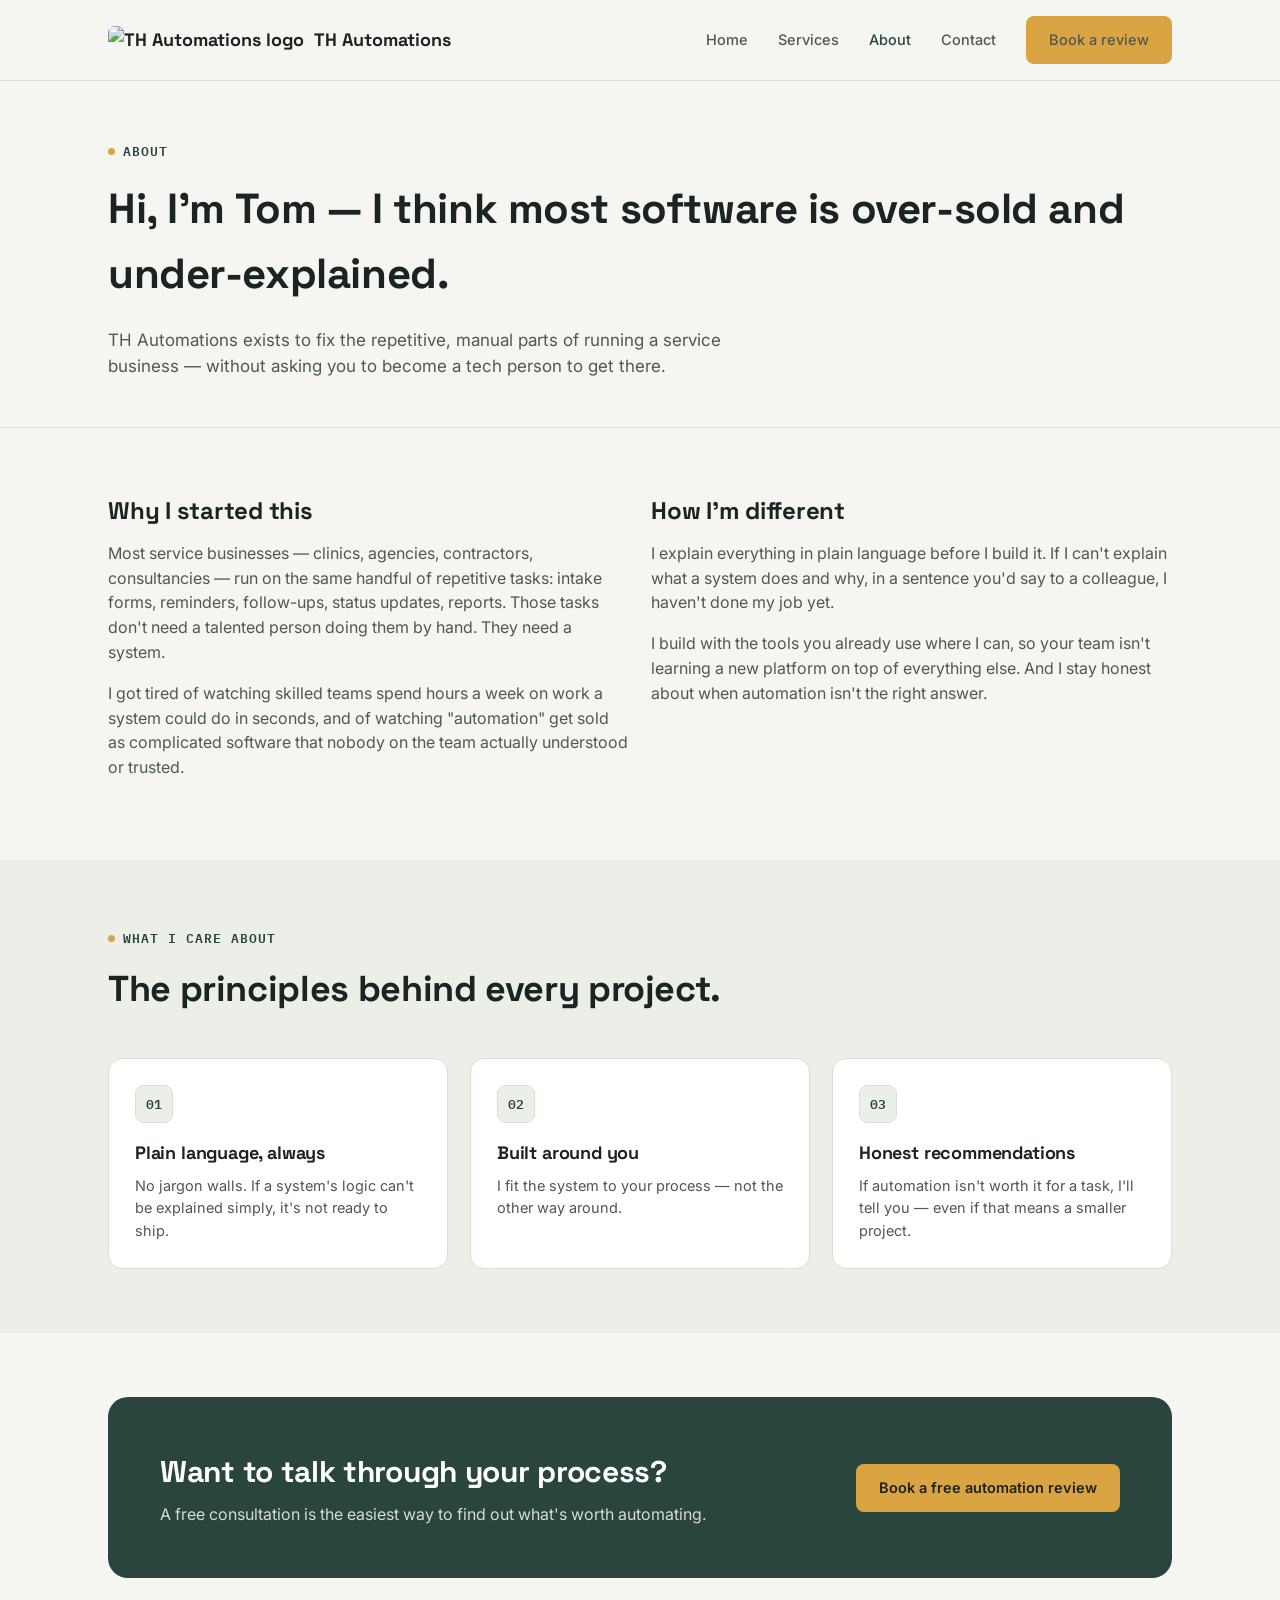
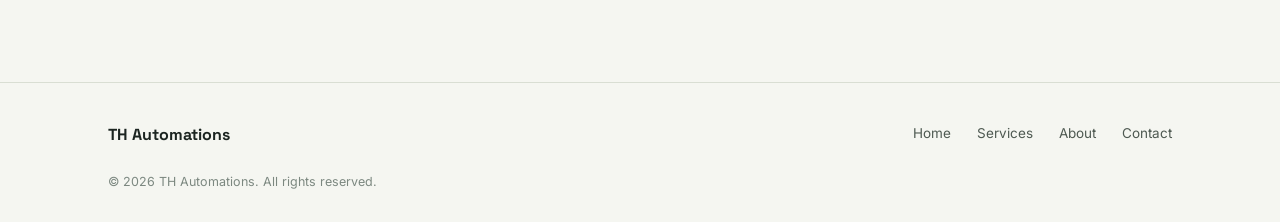
==== about.html @ eca9b082 "Add files via upload" ====
<!doctype html>
<html lang="en">
<head>
<meta charset="UTF-8">
<meta name="viewport" content="width=device-width, initial-scale=1.0">
<title>About — TH Automations</title>
<meta name="description" content="TH Automations builds practical AI automation for service businesses — plain language, no lock-in, systems that fit how you already work.">
<link rel="stylesheet" href="style.css">
</head>
<body>

<header class="site">
  <div class="nav">
    <a href="index.html" class="brand">
      <img src="https://media.base44.com/images/public/69f84f21467f4af9cd67ff98/fb63e6fa2_logo.png" alt="TH Automations logo">
      TH Automations
    </a>
    <nav class="navlinks" id="navlinks">
      <a href="index.html">Home</a>
      <a href="services.html">Services</a>
      <a href="about.html" class="active">About</a>
      <a href="contact.html">Contact</a>
      <a href="contact.html" class="btn btn-gold">Book a review</a>
    </nav>
    <button class="mobile-toggle" aria-label="Open menu" aria-expanded="false">☰</button>
  </div>
</header>

<main>
  <section class="pagehead">
    <div class="wrap">
      <span class="eyebrow">About</span>
      <h1>Hi, I'm Tom — I think most software is over-sold and under-explained.</h1>
      <p>TH Automations exists to fix the repetitive, manual parts of running a service business — without asking you to become a tech person to get there.</p>
    </div>
  </section>

  <section>
    <div class="wrap">
      <div class="grid2">
        <div>
          <h2>Why I started this</h2>
          <p>Most service businesses — clinics, agencies, contractors, consultancies — run on the same handful of repetitive tasks: intake forms, reminders, follow-ups, status updates, reports. Those tasks don't need a talented person doing them by hand. They need a system.</p>
          <p>I got tired of watching skilled teams spend hours a week on work a system could do in seconds, and of watching "automation" get sold as complicated software that nobody on the team actually understood or trusted.</p>
        </div>
        <div>
          <h2>How I'm different</h2>
          <p>I explain everything in plain language before I build it. If I can't explain what a system does and why, in a sentence you'd say to a colleague, I haven't done my job yet.</p>
          <p>I build with the tools you already use where I can, so your team isn't learning a new platform on top of everything else. And I stay honest about when automation isn't the right answer.</p>
        </div>
      </div>
    </div>
  </section>

  <section class="bg-alt">
    <div class="wrap">
      <div class="section-head">
        <span class="eyebrow">What I care about</span>
        <h2>The principles behind every project.</h2>
      </div>
      <div class="grid3">
        <div class="card">
          <div class="icon">01</div>
          <h3>Plain language, always</h3>
          <p>No jargon walls. If a system's logic can't be explained simply, it's not ready to ship.</p>
        </div>
        <div class="card">
          <div class="icon">02</div>
          <h3>Built around you</h3>
          <p>I fit the system to your process — not the other way around.</p>
        </div>
        <div class="card">
          <div class="icon">03</div>
          <h3>Honest recommendations</h3>
          <p>If automation isn't worth it for a task, I'll tell you — even if that means a smaller project.</p>
        </div>
      </div>
    </div>
  </section>

  <section>
    <div class="wrap">
      <div class="cta-band">
        <div>
          <h2>Want to talk through your process?</h2>
          <p>A free consultation is the easiest way to find out what's worth automating.</p>
        </div>
        <a href="contact.html" class="btn btn-gold">Book a free automation review</a>
      </div>
    </div>
  </section>
</main>

<footer class="site">
  <div class="wrap">
    <div class="footer-grid">
      <div class="footer-brand">TH Automations</div>
      <div class="footer-links">
        <a href="index.html">Home</a>
        <a href="services.html">Services</a>
        <a href="about.html">About</a>
        <a href="contact.html">Contact</a>
      </div>
    </div>
    <div class="footer-fine">© 2026 TH Automations. All rights reserved.</div>
  </div>
</footer>

<script src="script.js"></script>
</body>
</html>
---- style.css ----
/* ===================================================================
   TH Automations — design tokens
   Palette: warm sage paper, deep ink-green, amber accent for action
   Type: Space Grotesk (display) / Inter (body) / IBM Plex Mono (labels)
=================================================================== */

@import url('https://fonts.googleapis.com/css2?family=Space+Grotesk:wght@500;600;700&family=Inter:wght@400;500;600;700&family=IBM+Plex+Mono:wght@500;600&display=swap');

:root{
  --bg: #F5F6F1;
  --bg-alt: #ECEFE7;
  --ink: #1B2420;
  --ink-soft: #4E5951;
  --ink-faint: #7C8880;
  --sage: #3E6259;
  --sage-deep: #2A453D;
  --gold: #D9A441;
  --gold-deep: #B7842A;
  --line: #D9DED3;
  --card: #FFFFFF;

  --display: 'Space Grotesk', sans-serif;
  --body: 'Inter', sans-serif;
  --mono: 'IBM Plex Mono', monospace;

  --max: 1120px;
}

*{ box-sizing: border-box; }
html{ scroll-behavior: smooth; }

body{
  margin:0;
  background: var(--bg);
  color: var(--ink);
  font-family: var(--body);
  font-size: 16px;
  line-height: 1.55;
  -webkit-font-smoothing: antialiased;
}

img{ max-width:100%; display:block; }

a{ color: inherit; text-decoration: none; }

h1,h2,h3,h4{
  font-family: var(--display);
  color: var(--ink);
  margin: 0 0 .5em 0;
  letter-spacing: -0.01em;
}

p{ margin: 0 0 1em 0; color: var(--ink-soft); }

.wrap{
  max-width: var(--max);
  margin: 0 auto;
  padding: 0 28px;
}

/* Reduced motion */
@media (prefers-reduced-motion: reduce){
  *{ animation-duration: 0.001ms !important; animation-iteration-count: 1 !important; transition-duration: 0.001ms !important; scroll-behavior: auto !important; }
}

/* ---------- Eyebrow / mono labels ---------- */
.eyebrow{
  font-family: var(--mono);
  font-size: 12.5px;
  font-weight: 600;
  letter-spacing: 0.08em;
  text-transform: uppercase;
  color: var(--sage-deep);
  display: inline-flex;
  align-items: center;
  gap: 8px;
  margin-bottom: 14px;
}
.eyebrow::before{
  content: "";
  width: 7px; height: 7px;
  background: var(--gold);
  border-radius: 50%;
  display: inline-block;
}

/* ---------- Header / nav ---------- */
header.site{
  position: sticky; top: 0; z-index: 50;
  background: rgba(245,246,241,0.88);
  backdrop-filter: blur(8px);
  border-bottom: 1px solid var(--line);
}
.nav{
  display:flex; align-items:center; justify-content:space-between;
  padding: 16px 28px;
  max-width: var(--max);
  margin: 0 auto;
}
.brand{
  display:flex; align-items:center; gap:10px;
  font-family: var(--display);
  font-weight: 700;
  font-size: 18px;
  color: var(--ink);
}
.brand img{ height: 28px; width:auto; border-radius: 6px; }
.navlinks{ display:flex; align-items:center; gap: 30px; }
.navlinks a{
  font-size: 14.5px;
  font-weight: 500;
  color: var(--ink-soft);
  transition: color .15s ease;
}
.navlinks a:hover, .navlinks a.active{ color: var(--sage-deep); }
.navlinks a:focus-visible, a:focus-visible, button:focus-visible{
  outline: 2px solid var(--gold-deep);
  outline-offset: 3px;
  border-radius: 3px;
}

.btn{
  display:inline-flex; align-items:center; gap:8px;
  font-family: var(--body);
  font-weight: 600;
  font-size: 14.5px;
  padding: 12px 22px;
  border-radius: 8px;
  border: 1px solid transparent;
  cursor:pointer;
  transition: transform .15s ease, box-shadow .15s ease, background .15s ease;
}
.btn-primary{
  background: var(--sage-deep);
  color: #fff;
}
.btn-primary:hover{ background: var(--ink); transform: translateY(-1px); }
.btn-gold{
  background: var(--gold);
  color: var(--ink);
}
.btn-gold:hover{ background: var(--gold-deep); color:#fff; transform: translateY(-1px); }
.btn-ghost{
  background: transparent;
  border-color: var(--line);
  color: var(--ink);
}
.btn-ghost:hover{ border-color: var(--sage-deep); }

.mobile-toggle{ display:none; }

/* ---------- Hero / flow diagram signature ---------- */
.hero{
  padding: 84px 0 40px;
}
.hero-grid{
  display:grid;
  grid-template-columns: 1.1fr 0.9fr;
  gap: 48px;
  align-items:center;
}
.hero h1{
  font-size: clamp(32px, 4.4vw, 52px);
  line-height: 1.08;
}
.hero h1 em{
  font-style: normal;
  color: var(--sage-deep);
  position: relative;
}
.hero-sub{
  font-size: 18px;
  max-width: 46ch;
}
.hero-actions{ display:flex; gap:14px; margin-top: 28px; flex-wrap: wrap; }

/* Flow diagram */
.flow{
  background: var(--card);
  border: 1px solid var(--line);
  border-radius: 16px;
  padding: 28px 24px;
  box-shadow: 0 1px 2px rgba(27,36,32,0.04);
}
.flow-title{
  font-family: var(--mono);
  font-size: 11.5px;
  color: var(--ink-faint);
  text-transform: uppercase;
  letter-spacing: .08em;
  margin-bottom: 18px;
}
.flow-row{
  display:flex; align-items:center; gap: 0;
}
.flow-node{
  flex: 1;
  text-align:center;
  padding: 14px 6px;
  opacity: 0;
  transform: translateY(8px);
  animation: nodeIn .5s ease forwards;
}
.flow-node .tag{
  font-family: var(--mono);
  font-size: 10.5px;
  color: var(--sage);
  letter-spacing: .06em;
}
.flow-node .name{
  font-family: var(--display);
  font-weight: 600;
  font-size: 14.5px;
  margin-top: 4px;
}
.flow-node .dot{
  width: 12px; height:12px;
  border-radius: 50%;
  background: var(--bg-alt);
  border: 2px solid var(--sage);
  margin: 0 auto 10px;
}
.flow-node:nth-child(1){ animation-delay: .05s; }
.flow-node:nth-child(3){ animation-delay: .25s; }
.flow-node:nth-child(5){ animation-delay: .45s; }
.flow-node:nth-child(7){ animation-delay: .65s; }
@keyframes nodeIn{ to{ opacity:1; transform: translateY(0); } }

.flow-arrow{
  flex: 0 0 auto;
  width: 34px;
  color: var(--gold-deep);
  font-family: var(--mono);
  text-align:center;
  opacity:0;
  animation: nodeIn .5s ease forwards;
}
.flow-arrow:nth-of-type(2){ animation-delay: .15s; }
.flow-arrow:nth-of-type(4){ animation-delay: .35s; }
.flow-arrow:nth-of-type(6){ animation-delay: .55s; }

.flow-note{
  margin-top: 18px;
  font-size: 13.5px;
  color: var(--ink-faint);
  border-top: 1px dashed var(--line);
  padding-top: 14px;
}

/* ---------- Sections ---------- */
section{ padding: 64px 0; }
.section-head{ max-width: 640px; margin-bottom: 40px; }
.section-head h2{ font-size: clamp(26px, 3vw, 36px); }

.bg-alt{ background: var(--bg-alt); }

/* Before / after strip */
.contrast{
  display:grid;
  grid-template-columns: 1fr 1fr;
  gap: 20px;
}
.contrast .card{
  border-radius: 14px;
  padding: 26px;
  border: 1px solid var(--line);
}
.contrast .before{ background: var(--card); }
.contrast .after{ background: var(--sage-deep); color:#fff; }
.contrast .after p, .contrast .after li{ color: rgba(255,255,255,0.85); }
.contrast .after h3{ color:#fff; }
.contrast ul{ margin:0; padding-left: 20px; }
.contrast li{ margin-bottom: 8px; font-size: 14.5px; }
.contrast .label{
  font-family: var(--mono);
  font-size: 11px;
  letter-spacing: .08em;
  text-transform: uppercase;
  color: var(--ink-faint);
  margin-bottom: 10px;
  display:block;
}
.contrast .after .label{ color: rgba(255,255,255,0.6); }

/* Card grid */
.grid3{
  display:grid;
  grid-template-columns: repeat(3, 1fr);
  gap: 22px;
}
.grid2{
  display:grid;
  grid-template-columns: repeat(2, 1fr);
  gap: 22px;
}
.card{
  background: var(--card);
  border: 1px solid var(--line);
  border-radius: 14px;
  padding: 26px;
}
.card .icon{
  width: 38px; height: 38px;
  border-radius: 9px;
  background: var(--bg-alt);
  border: 1px solid var(--line);
  display:flex; align-items:center; justify-content:center;
  margin-bottom: 16px;
  font-family: var(--mono);
  font-weight: 600;
  color: var(--sage-deep);
  font-size: 13px;
}
.card h3{ font-size: 18px; margin-bottom: 8px; }
.card p{ font-size: 14.5px; margin-bottom: 0; }

/* Process steps (reuses mono numbering — real sequence here) */
.steps{ display:flex; flex-direction:column; }
.step{
  display:grid;
  grid-template-columns: 64px 1fr;
  gap: 20px;
  padding: 26px 0;
  border-top: 1px solid var(--line);
}
.step:last-child{ border-bottom: 1px solid var(--line); }
.step .num{
  font-family: var(--mono);
  font-size: 13px;
  color: var(--gold-deep);
  font-weight: 600;
  padding-top: 3px;
}
.step h3{ font-size: 17.5px; margin-bottom: 6px; }
.step p{ font-size: 14.5px; margin-bottom: 0; max-width: 60ch; }

/* CTA band */
.cta-band{
  background: var(--sage-deep);
  border-radius: 20px;
  padding: 52px;
  color: #fff;
  display:flex;
  align-items:center;
  justify-content:space-between;
  gap: 24px;
  flex-wrap: wrap;
}
.cta-band h2{ color:#fff; font-size: clamp(22px,2.6vw,30px); margin-bottom:6px; }
.cta-band p{ color: rgba(255,255,255,0.8); margin-bottom:0; }

/* Footer */
footer.site{
  border-top: 1px solid var(--line);
  padding: 40px 0 30px;
  margin-top: 40px;
}
.footer-grid{
  display:flex; justify-content:space-between; align-items:flex-start; flex-wrap:wrap; gap: 24px;
}
.footer-brand{ font-family: var(--display); font-weight:700; font-size:16px; }
.footer-links{ display:flex; gap: 26px; flex-wrap:wrap; }
.footer-links a{ font-size: 13.5px; color: var(--ink-soft); }
.footer-links a:hover{ color: var(--sage-deep); }
.footer-fine{ font-size: 12.5px; color: var(--ink-faint); margin-top: 24px; }

/* ---------- Page hero (interior pages) ---------- */
.pagehead{ padding: 56px 0 30px; border-bottom: 1px solid var(--line); }
.pagehead h1{ font-size: clamp(28px,3.6vw, 42px); }
.pagehead p{ font-size: 17px; max-width: 56ch; }

/* Form */
form.contact-form{
  display:grid;
  gap: 18px;
  max-width: 560px;
}
.field label{
  display:block;
  font-size: 13.5px;
  font-weight: 600;
  margin-bottom: 6px;
  color: var(--ink);
}
.field input, .field textarea, .field select{
  width:100%;
  padding: 12px 14px;
  border: 1px solid var(--line);
  border-radius: 9px;
  font-family: var(--body);
  font-size: 14.5px;
  background: #fff;
  color: var(--ink);
}
.field textarea{ min-height: 120px; resize: vertical; }
.field input:focus, .field textarea:focus, .field select:focus{
  outline: none;
  border-color: var(--sage-deep);
  box-shadow: 0 0 0 3px rgba(62,98,89,0.12);
}
.form-note{ font-size: 13px; color: var(--ink-faint); margin-top: 4px; }

.contact-wrap{
  display:grid;
  grid-template-columns: 1fr 0.8fr;
  gap: 48px;
}
.info-card{
  background: var(--card);
  border: 1px solid var(--line);
  border-radius: 14px;
  padding: 26px;
  align-self: start;
}
.info-row{ display:flex; gap:12px; margin-bottom: 18px; }
.info-row:last-child{ margin-bottom: 0; }
.info-row .k{ font-family: var(--mono); font-size: 11.5px; color: var(--ink-faint); text-transform:uppercase; letter-spacing:.06em; }
.info-row .v{ font-size: 14.5px; font-weight: 500; }

/* success state */
.form-success{
  display:none;
  background: var(--bg-alt);
  border: 1px solid var(--sage);
  border-radius: 12px;
  padding: 20px;
  font-size: 14.5px;
}
.form-success.show{ display:block; }

.pill{
  font-family: var(--mono);
  font-size: 11.5px;
  letter-spacing: .05em;
  text-transform: uppercase;
  color: var(--sage-deep);
  border: 1px solid var(--line);
  background: var(--bg-alt);
  border-radius: 7px;
  padding: 6px 12px;
  display: inline-block;
}

/* ---------- Responsive ---------- */
@media (max-width: 860px){
  .hero-grid{ grid-template-columns: 1fr; }
  .grid3{ grid-template-columns: 1fr; }
  .grid2{ grid-template-columns: 1fr; }
  .contrast{ grid-template-columns: 1fr; }
  .contact-wrap{ grid-template-columns: 1fr; }
  .flow-row{ flex-wrap: wrap; }
  .flow-arrow{ display:none; }
  .flow-node{ flex: 1 1 40%; }
  .navlinks{
    position: fixed; inset: 62px 0 0 0;
    background: var(--bg);
    flex-direction: column;
    padding: 30px 28px;
    gap: 22px;
    transform: translateY(-110%);
    transition: transform .25s ease;
  }
  .navlinks.open{ transform: translateY(0); }
  .navlinks a{ font-size: 17px; }
  .mobile-toggle{
    display:flex; align-items:center; justify-content:center;
    width: 40px; height:40px;
    border-radius: 8px;
    border: 1px solid var(--line);
    background: var(--card);
    cursor: pointer;
  }
  .cta-band{ padding: 32px; flex-direction:column; align-items:flex-start; }
}
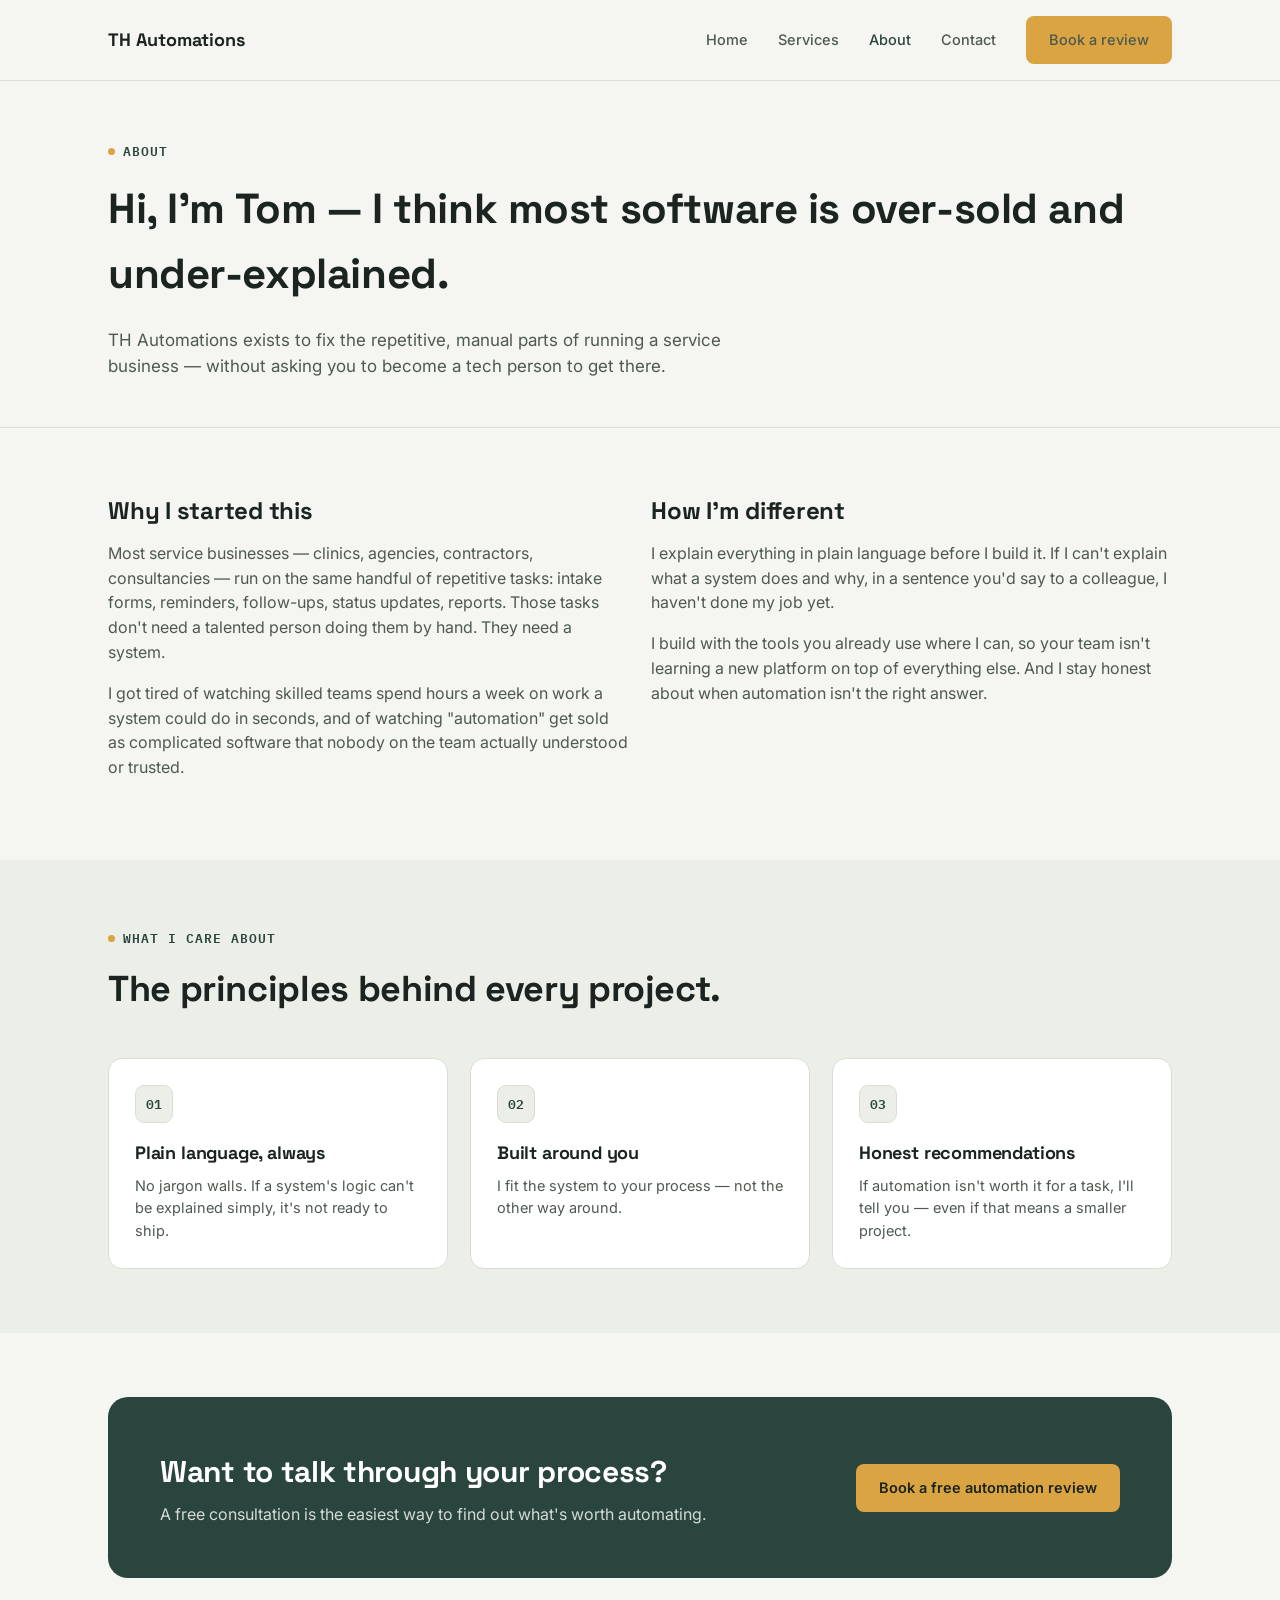
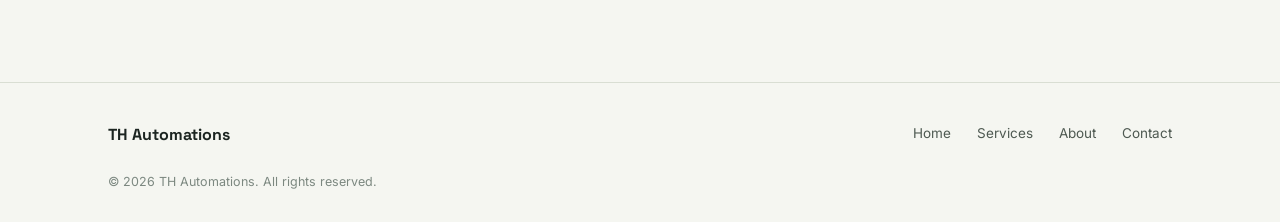
==== commit bd815d9a: "Fix mobile nav dead-zone and remove broken hotlinked logo The closed mobile nav panel wasn't shrinki" ====
--- a/about.html
+++ b/about.html
@@ -12,7 +12,6 @@
 <header class="site">
   <div class="nav">
     <a href="index.html" class="brand">
-      <img src="https://media.base44.com/images/public/69f84f21467f4af9cd67ff98/fb63e6fa2_logo.png" alt="TH Automations logo">
       TH Automations
     </a>
     <nav class="navlinks" id="navlinks">
--- a/style.css
+++ b/style.css
@@ -453,13 +453,16 @@
   .flow-node{ flex: 1 1 40%; }
   .navlinks{
     position: fixed; inset: 62px 0 0 0;
+    height: calc(100vh - 62px);
     background: var(--bg);
     flex-direction: column;
     padding: 30px 28px;
     gap: 22px;
     transform: translateY(-110%);
     transition: transform .25s ease;
+    overflow-y: auto;
   }
+  .navlinks:not(.open){ pointer-events: none; }
   .navlinks.open{ transform: translateY(0); }
   .navlinks a{ font-size: 17px; }
   .mobile-toggle{
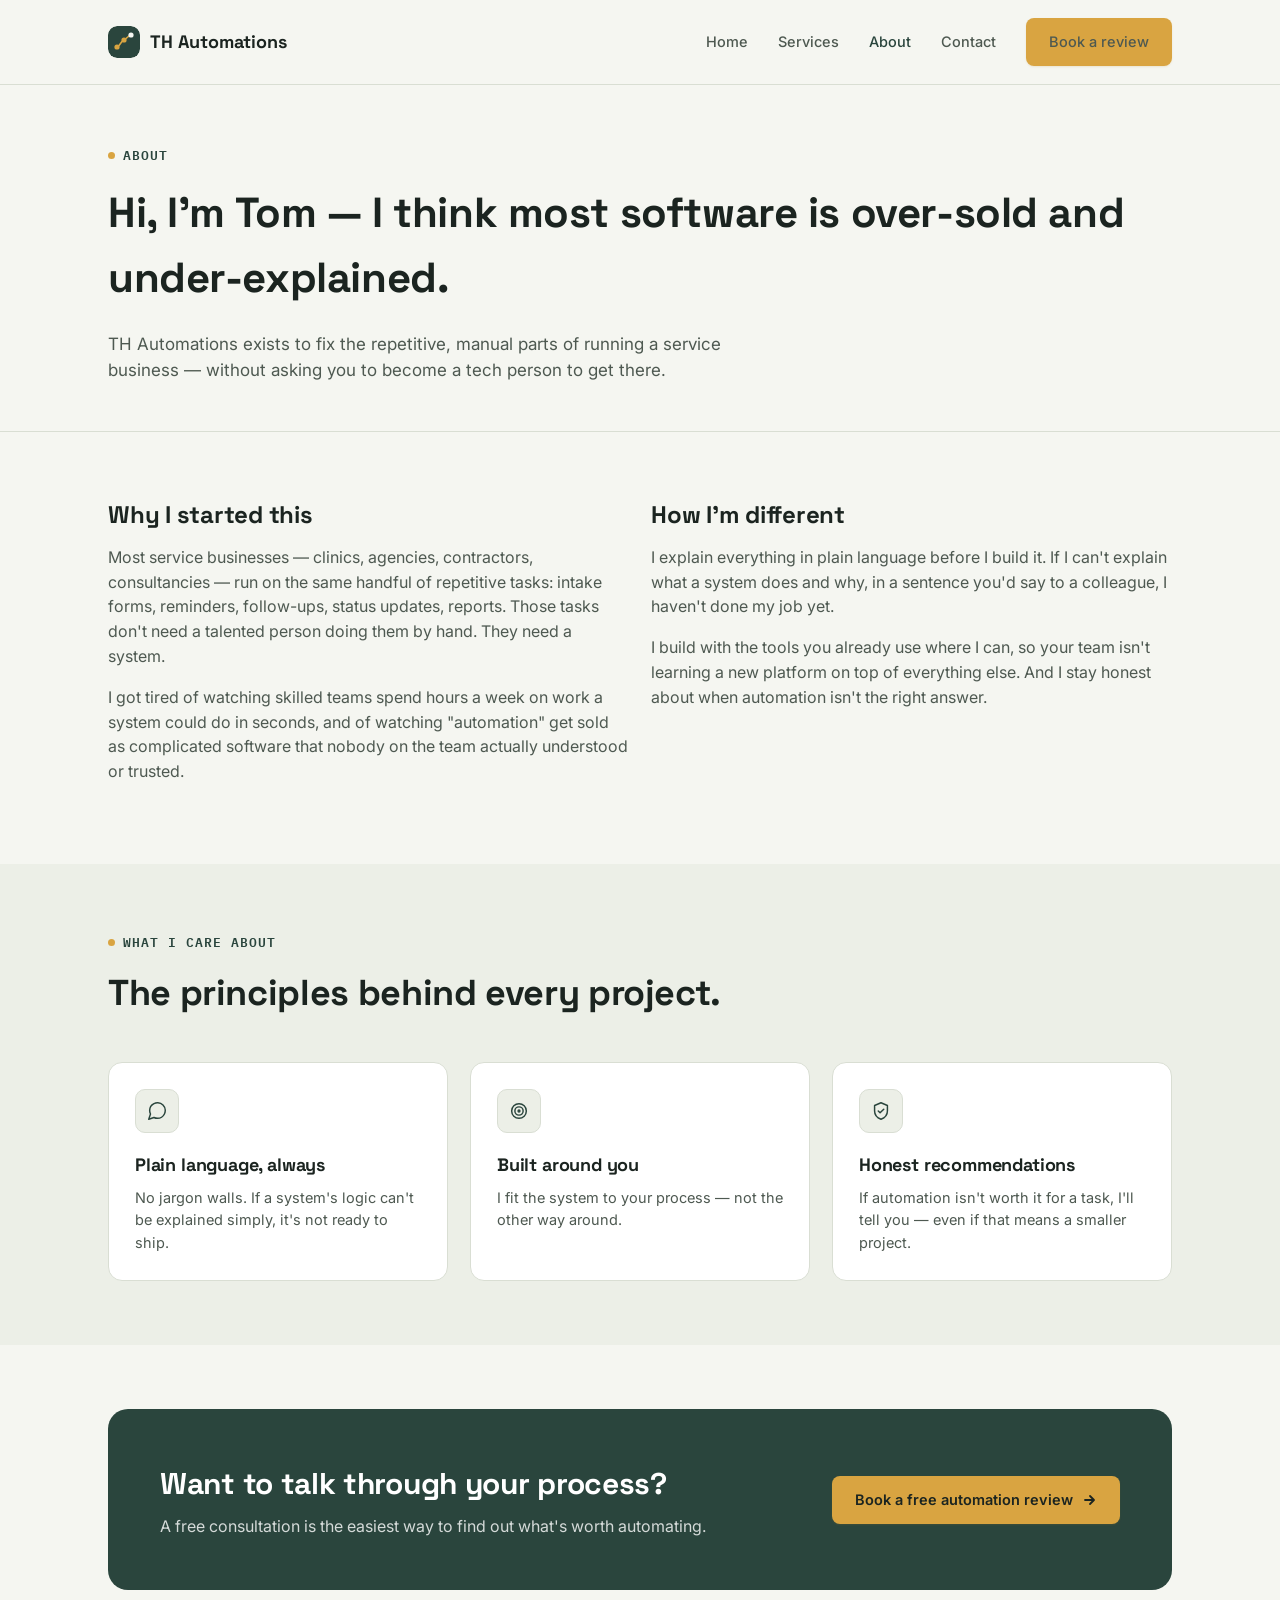
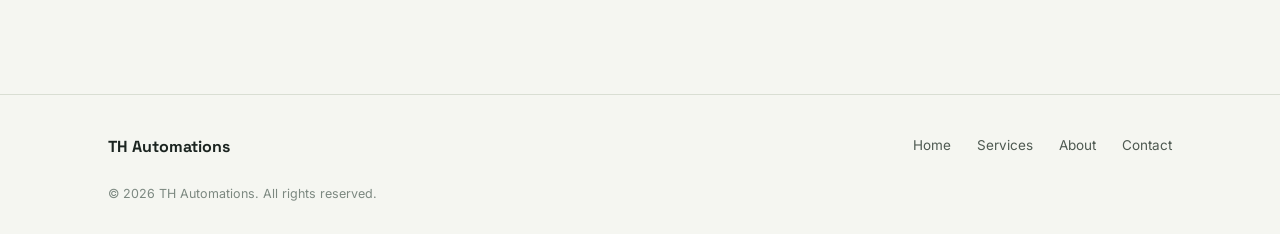
==== commit 0caeebad: "Visual polish pass: custom icons, motion, self-hosted logo, social preview - Replace text-badge/lett" ====
--- a/about.html
+++ b/about.html
@@ -1,10 +1,22 @@
 <!doctype html>
 <html lang="en">
 <head>
+<script>document.documentElement.classList.add('js')</script>
 <meta charset="UTF-8">
 <meta name="viewport" content="width=device-width, initial-scale=1.0">
 <title>About — TH Automations</title>
 <meta name="description" content="TH Automations builds practical AI automation for service businesses — plain language, no lock-in, systems that fit how you already work.">
+<link rel="icon" href="favicon.svg" type="image/svg+xml">
+<link rel="apple-touch-icon" href="apple-touch-icon.png">
+<meta property="og:type" content="website">
+<meta property="og:site_name" content="TH Automations">
+<meta property="og:title" content="About — TH Automations">
+<meta property="og:description" content="TH Automations builds practical AI automation for service businesses — plain language, no lock-in, systems that fit how you already work.">
+<meta property="og:image" content="og-image.png">
+<meta name="twitter:card" content="summary_large_image">
+<meta name="twitter:title" content="About — TH Automations">
+<meta name="twitter:description" content="TH Automations builds practical AI automation for service businesses — plain language, no lock-in, systems that fit how you already work.">
+<meta name="twitter:image" content="og-image.png">
 <link rel="stylesheet" href="style.css">
 </head>
 <body>
@@ -12,6 +24,13 @@
 <header class="site">
   <div class="nav">
     <a href="index.html" class="brand">
+      <svg class="brand-mark" viewBox="0 0 32 32" aria-hidden="true">
+        <rect width="32" height="32" rx="9" fill="#2A453D"/>
+        <path d="M11 19.5L14 15.5M18 12.5L21 10" stroke="#D9A441" stroke-width="1.6" stroke-linecap="round"/>
+        <circle cx="9" cy="21" r="2.6" fill="#D9A441"/>
+        <circle cx="16" cy="14" r="2.6" fill="#D9A441"/>
+        <circle cx="23" cy="9" r="2.6" fill="#F5F6F1"/>
+      </svg>
       TH Automations
     </a>
     <nav class="navlinks" id="navlinks">
@@ -37,12 +56,12 @@
   <section>
     <div class="wrap">
       <div class="grid2">
-        <div>
+        <div class="reveal">
           <h2>Why I started this</h2>
           <p>Most service businesses — clinics, agencies, contractors, consultancies — run on the same handful of repetitive tasks: intake forms, reminders, follow-ups, status updates, reports. Those tasks don't need a talented person doing them by hand. They need a system.</p>
           <p>I got tired of watching skilled teams spend hours a week on work a system could do in seconds, and of watching "automation" get sold as complicated software that nobody on the team actually understood or trusted.</p>
         </div>
-        <div>
+        <div class="reveal">
           <h2>How I'm different</h2>
           <p>I explain everything in plain language before I build it. If I can't explain what a system does and why, in a sentence you'd say to a colleague, I haven't done my job yet.</p>
           <p>I build with the tools you already use where I can, so your team isn't learning a new platform on top of everything else. And I stay honest about when automation isn't the right answer.</p>
@@ -53,23 +72,23 @@
 
   <section class="bg-alt">
     <div class="wrap">
-      <div class="section-head">
+      <div class="section-head reveal">
         <span class="eyebrow">What I care about</span>
         <h2>The principles behind every project.</h2>
       </div>
       <div class="grid3">
-        <div class="card">
-          <div class="icon">01</div>
+        <div class="card reveal">
+          <div class="icon"><svg viewBox="0 0 24 24" fill="none" stroke="currentColor" stroke-width="1.6" stroke-linecap="round" stroke-linejoin="round"><path d="M21 11.5a8.38 8.38 0 01-.9 3.8 8.5 8.5 0 01-7.6 4.7 8.38 8.38 0 01-3.8-.9L3 21l1.9-5.7a8.38 8.38 0 01-.9-3.8 8.5 8.5 0 014.7-7.6 8.38 8.38 0 013.8-.9h.5a8.48 8.48 0 018 8v.5z"/></svg></div>
           <h3>Plain language, always</h3>
           <p>No jargon walls. If a system's logic can't be explained simply, it's not ready to ship.</p>
         </div>
-        <div class="card">
-          <div class="icon">02</div>
+        <div class="card reveal">
+          <div class="icon"><svg viewBox="0 0 24 24" fill="none" stroke="currentColor" stroke-width="1.6" stroke-linecap="round" stroke-linejoin="round"><circle cx="12" cy="12" r="8"/><circle cx="12" cy="12" r="4.5"/><circle cx="12" cy="12" r="1"/></svg></div>
           <h3>Built around you</h3>
           <p>I fit the system to your process — not the other way around.</p>
         </div>
-        <div class="card">
-          <div class="icon">03</div>
+        <div class="card reveal">
+          <div class="icon"><svg viewBox="0 0 24 24" fill="none" stroke="currentColor" stroke-width="1.6" stroke-linecap="round" stroke-linejoin="round"><path d="M12 3l7 3v6c0 4.5-3 7.5-7 9-4-1.5-7-4.5-7-9V6l7-3z"/><path d="M9 12l2 2 4-4"/></svg></div>
           <h3>Honest recommendations</h3>
           <p>If automation isn't worth it for a task, I'll tell you — even if that means a smaller project.</p>
         </div>
@@ -79,12 +98,12 @@
 
   <section>
     <div class="wrap">
-      <div class="cta-band">
+      <div class="cta-band reveal">
         <div>
           <h2>Want to talk through your process?</h2>
           <p>A free consultation is the easiest way to find out what's worth automating.</p>
         </div>
-        <a href="contact.html" class="btn btn-gold">Book a free automation review</a>
+        <a href="contact.html" class="btn btn-gold">Book a free automation review <svg class="arrow" viewBox="0 0 16 16" width="16" height="16" fill="none" stroke="currentColor" stroke-width="1.8" stroke-linecap="round" stroke-linejoin="round"><path d="M4 8h8M9 4l4 4-4 4"/></svg></a>
       </div>
     </div>
   </section>
--- a/style.css
+++ b/style.css
@@ -90,13 +90,19 @@
   background: rgba(245,246,241,0.88);
   backdrop-filter: blur(8px);
   border-bottom: 1px solid var(--line);
+  transition: box-shadow .25s ease;
+}
+header.site.scrolled{
+  box-shadow: 0 1px 0 var(--line), 0 8px 24px rgba(27,36,32,0.06);
 }
 .nav{
   display:flex; align-items:center; justify-content:space-between;
-  padding: 16px 28px;
+  padding: 18px 28px;
   max-width: var(--max);
   margin: 0 auto;
-}
+  transition: padding .25s ease;
+}
+header.site.scrolled .nav{ padding: 12px 28px; }
 .brand{
   display:flex; align-items:center; gap:10px;
   font-family: var(--display);
@@ -104,7 +110,13 @@
   font-size: 18px;
   color: var(--ink);
 }
-.brand img{ height: 28px; width:auto; border-radius: 6px; }
+.brand-mark{
+  width: 32px; height: 32px;
+  border-radius: 9px;
+  flex: 0 0 auto;
+  transition: transform .3s ease;
+}
+.brand:hover .brand-mark{ transform: rotate(-6deg) scale(1.05); }
 .navlinks{ display:flex; align-items:center; gap: 30px; }
 .navlinks a{
   font-size: 14.5px;
@@ -128,36 +140,64 @@
   border-radius: 8px;
   border: 1px solid transparent;
   cursor:pointer;
-  transition: transform .15s ease, box-shadow .15s ease, background .15s ease;
-}
+  transition: transform .18s ease, box-shadow .18s ease, background .18s ease, border-color .18s ease;
+}
+.btn .arrow{
+  display:inline-flex;
+  transition: transform .25s ease;
+}
+.btn:hover .arrow{ transform: translateX(3px); }
 .btn-primary{
   background: var(--sage-deep);
   color: #fff;
 }
-.btn-primary:hover{ background: var(--ink); transform: translateY(-1px); }
+.btn-primary:hover{ background: var(--ink); transform: translateY(-1px); box-shadow: 0 8px 18px rgba(27,36,32,0.18); }
 .btn-gold{
   background: var(--gold);
   color: var(--ink);
-}
-.btn-gold:hover{ background: var(--gold-deep); color:#fff; transform: translateY(-1px); }
+  box-shadow: 0 1px 2px rgba(183,132,42,0.15);
+}
+.btn-gold:hover{ background: var(--gold-deep); color:#fff; transform: translateY(-1px); box-shadow: 0 10px 22px rgba(183,132,42,0.3); }
 .btn-ghost{
   background: transparent;
   border-color: var(--line);
   color: var(--ink);
 }
-.btn-ghost:hover{ border-color: var(--sage-deep); }
+.btn-ghost:hover{ border-color: var(--sage-deep); transform: translateY(-1px); }
 
 .mobile-toggle{ display:none; }
 
 /* ---------- Hero / flow diagram signature ---------- */
 .hero{
   padding: 84px 0 40px;
+  position: relative;
+  overflow: hidden;
+}
+.hero::before, .hero::after{
+  content:"";
+  position:absolute;
+  border-radius:50%;
+  filter: blur(60px);
+  pointer-events:none;
+  z-index:0;
+}
+.hero::before{
+  width: 420px; height: 420px;
+  background: radial-gradient(circle, rgba(62,98,89,0.14), transparent 70%);
+  top: -160px; right: -80px;
+}
+.hero::after{
+  width: 320px; height: 320px;
+  background: radial-gradient(circle, rgba(217,164,65,0.16), transparent 70%);
+  bottom: -140px; left: -60px;
 }
 .hero-grid{
   display:grid;
   grid-template-columns: 1.1fr 0.9fr;
   gap: 48px;
   align-items:center;
+  position: relative;
+  z-index: 1;
 }
 .hero h1{
   font-size: clamp(32px, 4.4vw, 52px);
@@ -180,7 +220,12 @@
   border: 1px solid var(--line);
   border-radius: 16px;
   padding: 28px 24px;
-  box-shadow: 0 1px 2px rgba(27,36,32,0.04);
+  box-shadow: 0 1px 2px rgba(27,36,32,0.04), 0 24px 48px -20px rgba(27,36,32,0.16);
+  transition: transform .3s ease, box-shadow .3s ease;
+}
+.flow:hover{
+  transform: translateY(-3px);
+  box-shadow: 0 1px 2px rgba(27,36,32,0.04), 0 32px 56px -20px rgba(27,36,32,0.22);
 }
 .flow-title{
   font-family: var(--mono);
@@ -266,11 +311,33 @@
   border: 1px solid var(--line);
 }
 .contrast .before{ background: var(--card); }
-.contrast .after{ background: var(--sage-deep); color:#fff; }
+.contrast .after{ background: var(--sage-deep); color:#fff; position: relative; overflow: hidden; }
+.contrast .after::before{
+  content:"";
+  position:absolute; top:-60px; right:-60px;
+  width:180px; height:180px; border-radius:50%;
+  background: radial-gradient(circle, rgba(217,164,65,0.22), transparent 70%);
+}
 .contrast .after p, .contrast .after li{ color: rgba(255,255,255,0.85); }
 .contrast .after h3{ color:#fff; }
-.contrast ul{ margin:0; padding-left: 20px; }
-.contrast li{ margin-bottom: 8px; font-size: 14.5px; }
+.contrast ul{ margin:0; padding-left: 0; list-style: none; }
+.contrast li{ margin-bottom: 10px; font-size: 14.5px; padding-left: 26px; position: relative; }
+.contrast .before li::before{
+  content:"";
+  position:absolute; left:0; top: 7px;
+  width:7px; height:7px; border-radius:50%;
+  background: var(--ink-faint);
+}
+.contrast .after li::before{
+  content:"✓";
+  position:absolute; left:0; top: -1px;
+  width:18px; height:18px;
+  display:flex; align-items:center; justify-content:center;
+  font-size: 11px;
+  border-radius:50%;
+  background: var(--gold);
+  color: var(--sage-deep);
+}
 .contrast .label{
   font-family: var(--mono);
   font-size: 11px;
@@ -298,40 +365,67 @@
   border: 1px solid var(--line);
   border-radius: 14px;
   padding: 26px;
+  transition: transform .25s ease, box-shadow .25s ease, border-color .25s ease;
+}
+.card:hover{
+  transform: translateY(-4px);
+  border-color: var(--sage);
+  box-shadow: 0 20px 36px -20px rgba(27,36,32,0.18);
 }
 .card .icon{
-  width: 38px; height: 38px;
-  border-radius: 9px;
+  width: 44px; height: 44px;
+  border-radius: 10px;
   background: var(--bg-alt);
   border: 1px solid var(--line);
   display:flex; align-items:center; justify-content:center;
-  margin-bottom: 16px;
-  font-family: var(--mono);
-  font-weight: 600;
+  margin-bottom: 18px;
   color: var(--sage-deep);
-  font-size: 13px;
+  transition: background .25s ease, color .25s ease, border-color .25s ease;
+}
+.card .icon svg{ width: 22px; height: 22px; }
+.card:hover .icon{
+  background: var(--sage-deep);
+  border-color: var(--sage-deep);
+  color: #fff;
 }
 .card h3{ font-size: 18px; margin-bottom: 8px; }
 .card p{ font-size: 14.5px; margin-bottom: 0; }
 
-/* Process steps (reuses mono numbering — real sequence here) */
-.steps{ display:flex; flex-direction:column; }
+/* Process steps — vertical timeline */
+.steps{ display:flex; flex-direction:column; position: relative; }
+.steps::before{
+  content:"";
+  position:absolute;
+  left: 21px; top: 8px; bottom: 8px;
+  width: 1px;
+  background: var(--line);
+}
 .step{
   display:grid;
-  grid-template-columns: 64px 1fr;
-  gap: 20px;
-  padding: 26px 0;
-  border-top: 1px solid var(--line);
-}
-.step:last-child{ border-bottom: 1px solid var(--line); }
+  grid-template-columns: 44px 1fr;
+  gap: 22px;
+  padding: 22px 0;
+  align-items: flex-start;
+}
 .step .num{
+  position: relative;
+  width: 44px; height: 44px;
+  border-radius: 50%;
+  background: var(--card);
+  border: 1px solid var(--line);
+  display:flex; align-items:center; justify-content:center;
   font-family: var(--mono);
   font-size: 13px;
   color: var(--gold-deep);
   font-weight: 600;
-  padding-top: 3px;
-}
-.step h3{ font-size: 17.5px; margin-bottom: 6px; }
+  transition: background .25s ease, border-color .25s ease, color .25s ease;
+}
+.step:hover .num{
+  background: var(--gold);
+  border-color: var(--gold);
+  color: var(--ink);
+}
+.step h3{ font-size: 17.5px; margin-bottom: 6px; padding-top: 8px; }
 .step p{ font-size: 14.5px; margin-bottom: 0; max-width: 60ch; }
 
 /* CTA band */
@@ -440,6 +534,24 @@
   padding: 6px 12px;
   display: inline-block;
 }
+
+/* ---------- Scroll reveal (progressive enhancement: only active once .js is set) ---------- */
+.js .reveal{
+  opacity: 0;
+  transform: translateY(18px);
+  transition: opacity .6s cubic-bezier(.16,1,.3,1), transform .6s cubic-bezier(.16,1,.3,1);
+}
+.js .reveal.in{ opacity: 1; transform: translateY(0); }
+.grid3 > .reveal:nth-child(2), .contrast > .reveal:nth-child(2){ transition-delay: .08s; }
+.grid3 > .reveal:nth-child(3){ transition-delay: .16s; }
+.grid2 > .reveal:nth-child(2){ transition-delay: .08s; }
+.grid2 > .reveal:nth-child(3){ transition-delay: .16s; }
+.grid2 > .reveal:nth-child(4){ transition-delay: .24s; }
+.grid2 > .reveal:nth-child(5){ transition-delay: .32s; }
+.grid2 > .reveal:nth-child(6){ transition-delay: .4s; }
+.steps .step:nth-child(2){ transition-delay: .06s; }
+.steps .step:nth-child(3){ transition-delay: .12s; }
+.steps .step:nth-child(4){ transition-delay: .18s; }
 
 /* ---------- Responsive ---------- */
 @media (max-width: 860px){
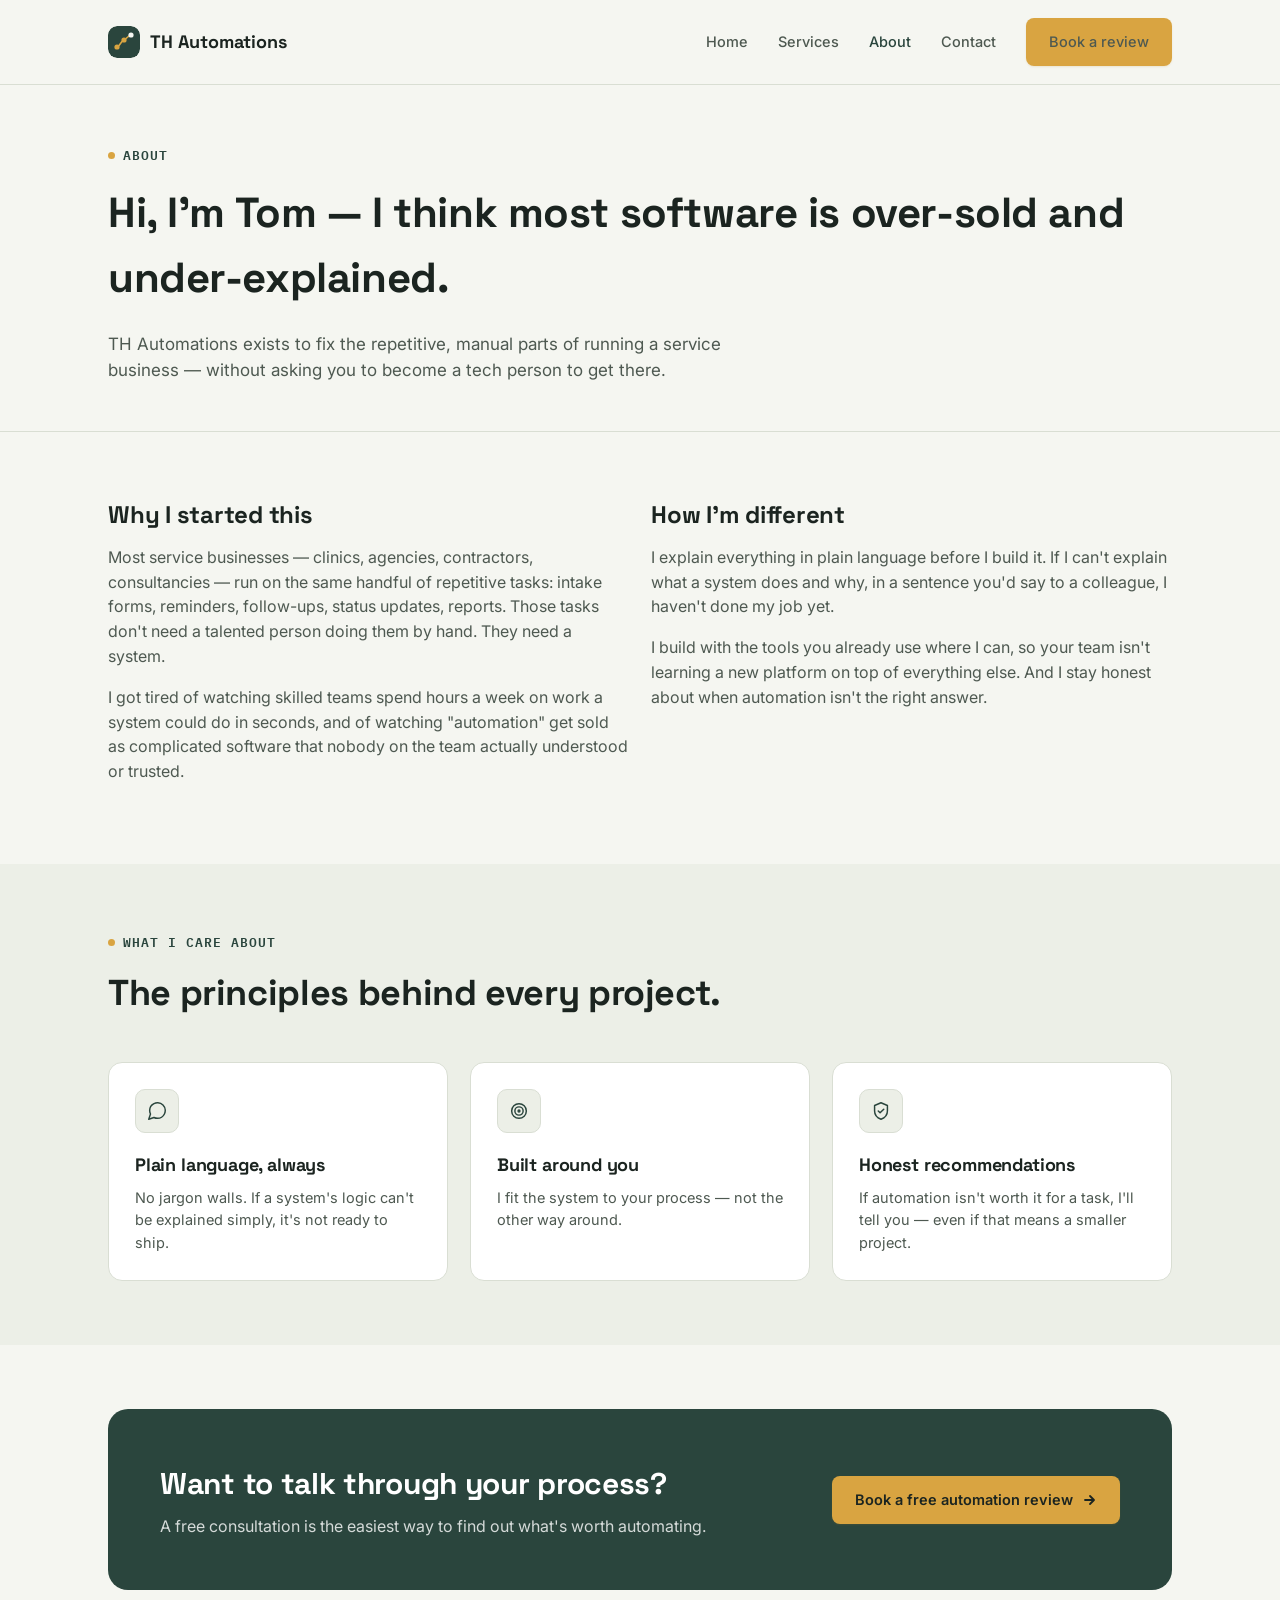
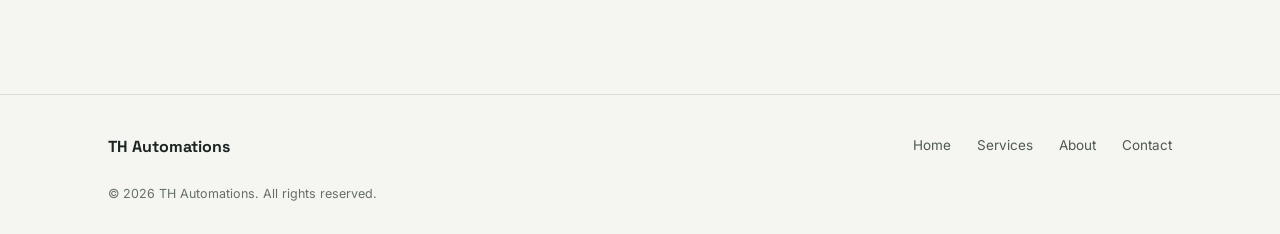
==== commit 30afd3ee: "Fix text contrast and font-loading performance - Darken --ink-faint and --gold-deep so muted labels " ====
--- a/about.html
+++ b/about.html
@@ -17,6 +17,9 @@
 <meta name="twitter:title" content="About — TH Automations">
 <meta name="twitter:description" content="TH Automations builds practical AI automation for service businesses — plain language, no lock-in, systems that fit how you already work.">
 <meta name="twitter:image" content="og-image.png">
+<link rel="preconnect" href="https://fonts.googleapis.com">
+<link rel="preconnect" href="https://fonts.gstatic.com" crossorigin>
+<link rel="stylesheet" href="https://fonts.googleapis.com/css2?family=Space+Grotesk:wght@500;600;700&family=Inter:wght@400;500;600;700&family=IBM+Plex+Mono:wght@500;600&display=swap">
 <link rel="stylesheet" href="style.css">
 </head>
 <body>
--- a/style.css
+++ b/style.css
@@ -4,18 +4,16 @@
    Type: Space Grotesk (display) / Inter (body) / IBM Plex Mono (labels)
 =================================================================== */
 
-@import url('https://fonts.googleapis.com/css2?family=Space+Grotesk:wght@500;600;700&family=Inter:wght@400;500;600;700&family=IBM+Plex+Mono:wght@500;600&display=swap');
-
 :root{
   --bg: #F5F6F1;
   --bg-alt: #ECEFE7;
   --ink: #1B2420;
   --ink-soft: #4E5951;
-  --ink-faint: #7C8880;
+  --ink-faint: #656F68;
   --sage: #3E6259;
   --sage-deep: #2A453D;
   --gold: #D9A441;
-  --gold-deep: #B7842A;
+  --gold-deep: #996F23;
   --line: #D9DED3;
   --card: #FFFFFF;
 
@@ -200,8 +198,9 @@
   z-index: 1;
 }
 .hero h1{
-  font-size: clamp(32px, 4.4vw, 52px);
-  line-height: 1.08;
+  font-size: clamp(38px, 5.6vw, 74px);
+  line-height: 1.02;
+  letter-spacing: -0.025em;
 }
 .hero h1 em{
   font-style: normal;
@@ -214,7 +213,41 @@
 }
 .hero-actions{ display:flex; gap:14px; margin-top: 28px; flex-wrap: wrap; }
 
-/* Flow diagram */
+.trust-row{
+  display:flex; align-items:center; gap: 18px; flex-wrap: wrap;
+  margin-top: 26px;
+  padding-top: 22px;
+  border-top: 1px solid var(--line);
+}
+.trust-row span{
+  display:inline-flex; align-items:center; gap: 7px;
+  font-family: var(--mono);
+  font-size: 12px;
+  letter-spacing: .02em;
+  color: var(--ink-faint);
+}
+.trust-row svg{ width:14px; height:14px; color: var(--sage); flex: 0 0 auto; }
+
+/* Flow diagram — layered depth */
+.flow-stack{ position: relative; }
+.flow-stack::before, .flow-stack::after{
+  content:"";
+  position:absolute;
+  inset: 0;
+  border-radius: 16px;
+  border: 1px solid var(--line);
+  background: var(--card);
+}
+.flow-stack::before{
+  transform: rotate(-3.5deg) translateY(6px);
+  opacity: .55;
+  z-index: 0;
+}
+.flow-stack::after{
+  transform: rotate(2.5deg) translateY(3px);
+  opacity: .8;
+  z-index: 0;
+}
 .flow{
   background: var(--card);
   border: 1px solid var(--line);
@@ -222,11 +255,28 @@
   padding: 28px 24px;
   box-shadow: 0 1px 2px rgba(27,36,32,0.04), 0 24px 48px -20px rgba(27,36,32,0.16);
   transition: transform .3s ease, box-shadow .3s ease;
+  position: relative;
+  z-index: 1;
 }
 .flow:hover{
   transform: translateY(-3px);
   box-shadow: 0 1px 2px rgba(27,36,32,0.04), 0 32px 56px -20px rgba(27,36,32,0.22);
 }
+.flow-badge{
+  position: absolute;
+  top: -16px; right: 22px;
+  z-index: 2;
+  display: inline-flex; align-items:center; gap:7px;
+  background: var(--sage-deep);
+  color: #fff;
+  font-family: var(--mono);
+  font-size: 11.5px;
+  letter-spacing: .03em;
+  padding: 9px 14px;
+  border-radius: 999px;
+  box-shadow: 0 10px 22px -6px rgba(27,36,32,0.35);
+}
+.flow-badge svg{ width:13px; height:13px; color: var(--gold); }
 .flow-title{
   font-family: var(--mono);
   font-size: 11.5px;
@@ -298,6 +348,52 @@
 .section-head h2{ font-size: clamp(26px, 3vw, 36px); }
 
 .bg-alt{ background: var(--bg-alt); }
+
+/* Statement / pull-quote break */
+.statement{ padding: 96px 0; text-align: center; }
+.statement blockquote{
+  margin: 0 auto;
+  max-width: 800px;
+  font-family: var(--display);
+  font-weight: 600;
+  font-size: clamp(24px, 3.6vw, 42px);
+  line-height: 1.32;
+  letter-spacing: -0.01em;
+  color: var(--ink);
+  position: relative;
+}
+.statement blockquote::before{
+  content: "“";
+  display: block;
+  font-family: var(--display);
+  font-size: 64px;
+  font-weight: 700;
+  color: var(--gold);
+  line-height: 1;
+  margin-bottom: 8px;
+}
+.statement cite{
+  display:block;
+  margin-top: 22px;
+  font-family: var(--mono);
+  font-style: normal;
+  font-size: 13px;
+  letter-spacing: .05em;
+  text-transform: uppercase;
+  color: var(--ink-faint);
+}
+
+/* "Works with" muted trust strip */
+.tool-strip{
+  display:flex; align-items:center; justify-content:center; gap: 10px;
+  flex-wrap: wrap;
+  padding: 22px 0;
+  font-family: var(--mono);
+  font-size: 12.5px;
+  color: var(--ink-faint);
+  border-top: 1px solid var(--line);
+}
+.tool-strip strong{ color: var(--ink-soft); font-weight: 600; }
 
 /* Before / after strip */
 .contrast{
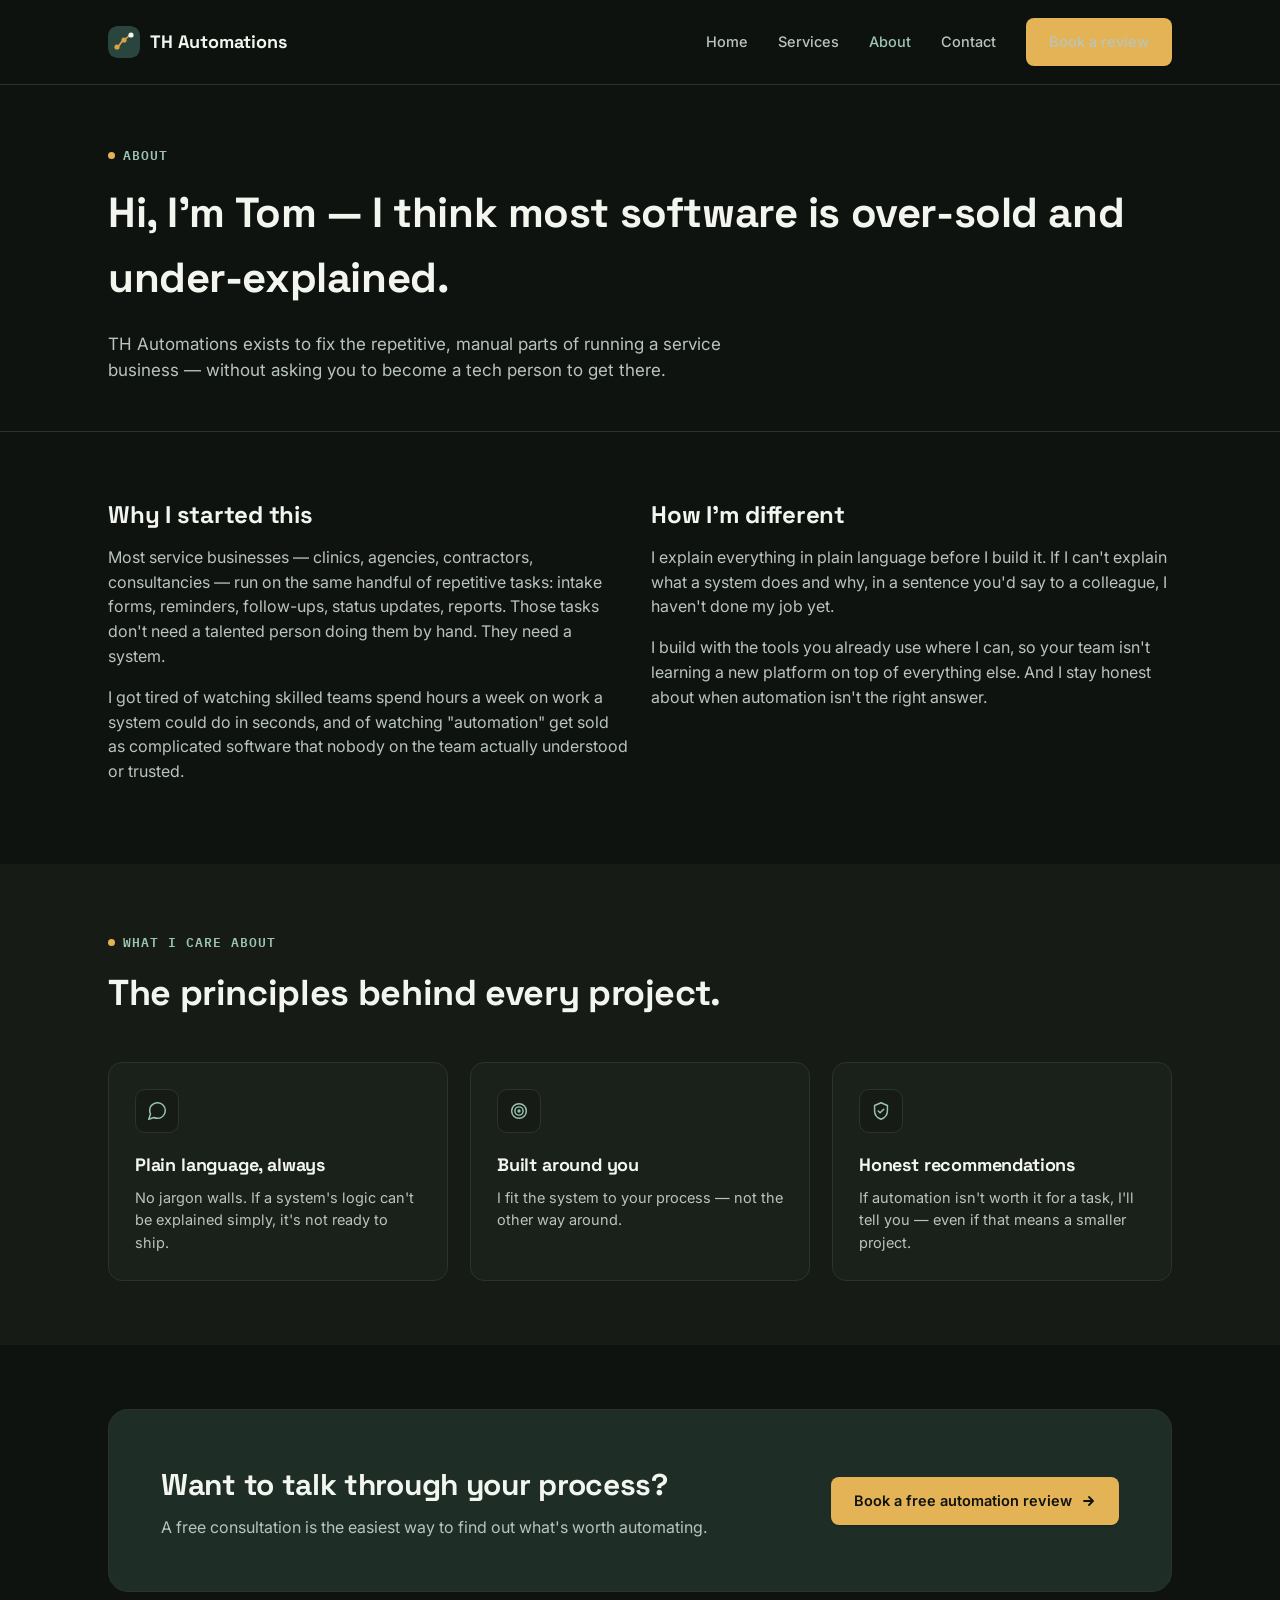
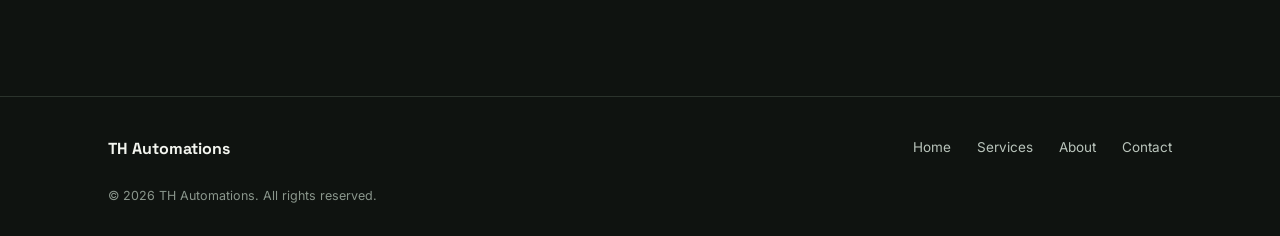
==== commit 7b83ee3a: "Switch to a dark theme Tom's explicit call: invert the palette to a near-black sage-ink background w" ====
--- a/about.html
+++ b/about.html
@@ -7,6 +7,7 @@
 <title>About — TH Automations</title>
 <meta name="description" content="TH Automations builds practical AI automation for service businesses — plain language, no lock-in, systems that fit how you already work.">
 <link rel="icon" href="favicon.svg" type="image/svg+xml">
+<meta name="theme-color" content="#0F1310">
 <link rel="apple-touch-icon" href="apple-touch-icon.png">
 <meta property="og:type" content="website">
 <meta property="og:site_name" content="TH Automations">
--- a/style.css
+++ b/style.css
@@ -1,21 +1,23 @@
 /* ===================================================================
    TH Automations — design tokens
-   Palette: warm sage paper, deep ink-green, amber accent for action
+   Palette: near-black sage-ink, warm cream text, amber accent for action
    Type: Space Grotesk (display) / Inter (body) / IBM Plex Mono (labels)
 =================================================================== */
 
 :root{
-  --bg: #F5F6F1;
-  --bg-alt: #ECEFE7;
-  --ink: #1B2420;
-  --ink-soft: #4E5951;
-  --ink-faint: #656F68;
-  --sage: #3E6259;
-  --sage-deep: #2A453D;
-  --gold: #D9A441;
-  --gold-deep: #996F23;
-  --line: #D9DED3;
-  --card: #FFFFFF;
+  color-scheme: dark;
+  --bg: #0F1310;
+  --bg-alt: #161B16;
+  --card: #1A211B;
+  --sage-panel: #1E2E27;
+  --ink: #F3F5EF;
+  --ink-soft: #B9C4BB;
+  --ink-faint: #8A968C;
+  --sage: #6FA08E;
+  --sage-deep: #9CC4B3;
+  --gold: #E4B355;
+  --gold-deep: #F2C878;
+  --line: #2B332C;
 
   --display: 'Space Grotesk', sans-serif;
   --body: 'Inter', sans-serif;
@@ -85,13 +87,13 @@
 /* ---------- Header / nav ---------- */
 header.site{
   position: sticky; top: 0; z-index: 50;
-  background: rgba(245,246,241,0.88);
+  background: rgba(15,19,16,0.85);
   backdrop-filter: blur(8px);
   border-bottom: 1px solid var(--line);
   transition: box-shadow .25s ease;
 }
 header.site.scrolled{
-  box-shadow: 0 1px 0 var(--line), 0 8px 24px rgba(27,36,32,0.06);
+  box-shadow: 0 1px 0 var(--line), 0 8px 24px rgba(0,0,0,0.35);
 }
 .nav{
   display:flex; align-items:center; justify-content:space-between;
@@ -146,16 +148,17 @@
 }
 .btn:hover .arrow{ transform: translateX(3px); }
 .btn-primary{
-  background: var(--sage-deep);
-  color: #fff;
-}
-.btn-primary:hover{ background: var(--ink); transform: translateY(-1px); box-shadow: 0 8px 18px rgba(27,36,32,0.18); }
+  background: var(--sage-panel);
+  color: var(--ink);
+  border-color: var(--line);
+}
+.btn-primary:hover{ background: var(--card); transform: translateY(-1px); box-shadow: 0 8px 18px rgba(0,0,0,0.35); }
 .btn-gold{
   background: var(--gold);
-  color: var(--ink);
-  box-shadow: 0 1px 2px rgba(183,132,42,0.15);
-}
-.btn-gold:hover{ background: var(--gold-deep); color:#fff; transform: translateY(-1px); box-shadow: 0 10px 22px rgba(183,132,42,0.3); }
+  color: var(--bg);
+  box-shadow: 0 1px 2px rgba(0,0,0,0.2);
+}
+.btn-gold:hover{ background: var(--gold-deep); color:var(--bg); transform: translateY(-1px); box-shadow: 0 10px 26px rgba(228,179,85,0.28); }
 .btn-ghost{
   background: transparent;
   border-color: var(--line);
@@ -170,6 +173,28 @@
   padding: 84px 0 40px;
   position: relative;
   overflow: hidden;
+}
+.hero-texture{
+  position: absolute;
+  inset: 0;
+  z-index: 0;
+  pointer-events: none;
+  background-image:
+    linear-gradient(rgba(243,245,239,0.05) 1px, transparent 1px),
+    linear-gradient(90deg, rgba(243,245,239,0.05) 1px, transparent 1px);
+  background-size: 44px 44px;
+  -webkit-mask-image: linear-gradient(to bottom, black 0%, black 45%, transparent 90%);
+  mask-image: linear-gradient(to bottom, black 0%, black 45%, transparent 90%);
+}
+.hero-canvas{
+  position: absolute;
+  inset: 0;
+  z-index: 0;
+  pointer-events: none;
+  width: 100%;
+  height: 100%;
+  -webkit-mask-image: linear-gradient(to bottom, black 0%, black 60%, transparent 96%);
+  mask-image: linear-gradient(to bottom, black 0%, black 60%, transparent 96%);
 }
 .hero::before, .hero::after{
   content:"";
@@ -180,13 +205,13 @@
   z-index:0;
 }
 .hero::before{
-  width: 420px; height: 420px;
-  background: radial-gradient(circle, rgba(62,98,89,0.14), transparent 70%);
+  width: 460px; height: 460px;
+  background: radial-gradient(circle, rgba(111,160,142,0.28), transparent 70%);
   top: -160px; right: -80px;
 }
 .hero::after{
-  width: 320px; height: 320px;
-  background: radial-gradient(circle, rgba(217,164,65,0.16), transparent 70%);
+  width: 360px; height: 360px;
+  background: radial-gradient(circle, rgba(228,179,85,0.22), transparent 70%);
   bottom: -140px; left: -60px;
 }
 .hero-grid{
@@ -204,8 +229,11 @@
 }
 .hero h1 em{
   font-style: normal;
-  color: var(--sage-deep);
   position: relative;
+  background: linear-gradient(100deg, var(--sage-deep) 30%, var(--sage) 60%, var(--gold-deep) 100%);
+  -webkit-background-clip: text;
+  background-clip: text;
+  color: transparent;
 }
 .hero-sub{
   font-size: 18px;
@@ -249,32 +277,36 @@
   z-index: 0;
 }
 .flow{
-  background: var(--card);
+  background:
+    radial-gradient(circle, rgba(243,245,239,0.07) 1px, transparent 1.4px) 0 0/16px 16px,
+    var(--card);
   border: 1px solid var(--line);
   border-radius: 16px;
   padding: 28px 24px;
-  box-shadow: 0 1px 2px rgba(27,36,32,0.04), 0 24px 48px -20px rgba(27,36,32,0.16);
+  box-shadow: 0 1px 2px rgba(0,0,0,0.3), 0 24px 48px -20px rgba(0,0,0,0.55);
   transition: transform .3s ease, box-shadow .3s ease;
   position: relative;
   z-index: 1;
+  overflow: hidden;
 }
 .flow:hover{
   transform: translateY(-3px);
-  box-shadow: 0 1px 2px rgba(27,36,32,0.04), 0 32px 56px -20px rgba(27,36,32,0.22);
+  box-shadow: 0 1px 2px rgba(0,0,0,0.3), 0 10px 30px -8px rgba(111,160,142,0.3);
 }
 .flow-badge{
   position: absolute;
   top: -16px; right: 22px;
   z-index: 2;
   display: inline-flex; align-items:center; gap:7px;
-  background: var(--sage-deep);
-  color: #fff;
+  background: var(--sage-panel);
+  border: 1px solid var(--line);
+  color: var(--ink);
   font-family: var(--mono);
   font-size: 11.5px;
   letter-spacing: .03em;
   padding: 9px 14px;
   border-radius: 999px;
-  box-shadow: 0 10px 22px -6px rgba(27,36,32,0.35);
+  box-shadow: 0 10px 22px -6px rgba(0,0,0,0.5);
 }
 .flow-badge svg{ width:13px; height:13px; color: var(--gold); }
 .flow-title{
@@ -314,12 +346,21 @@
   background: var(--bg-alt);
   border: 2px solid var(--sage);
   margin: 0 auto 10px;
+  animation: dotPulse 2.6s ease-in-out infinite;
 }
 .flow-node:nth-child(1){ animation-delay: .05s; }
+.flow-node:nth-child(1) .dot{ animation-delay: 0s; }
 .flow-node:nth-child(3){ animation-delay: .25s; }
+.flow-node:nth-child(3) .dot{ animation-delay: .5s; }
 .flow-node:nth-child(5){ animation-delay: .45s; }
+.flow-node:nth-child(5) .dot{ animation-delay: 1s; }
 .flow-node:nth-child(7){ animation-delay: .65s; }
+.flow-node:nth-child(7) .dot{ animation-delay: 1.5s; }
 @keyframes nodeIn{ to{ opacity:1; transform: translateY(0); } }
+@keyframes dotPulse{
+  0%, 100% { box-shadow: 0 0 0 0 rgba(111,160,142,0.4); }
+  50% { box-shadow: 0 0 0 6px rgba(111,160,142,0); }
+}
 
 .flow-arrow{
   flex: 0 0 auto;
@@ -395,6 +436,78 @@
 }
 .tool-strip strong{ color: var(--ink-soft); font-weight: 600; }
 
+/* Testimonials */
+.testimonials-grid{
+  display:grid;
+  grid-template-columns: 1.3fr 1fr;
+  gap: 22px;
+  align-items: stretch;
+}
+.testimonials-side{
+  display:flex;
+  flex-direction: column;
+  gap: 22px;
+}
+.testimonial{
+  background: var(--card);
+  border: 1px solid var(--line);
+  border-radius: 14px;
+  padding: 28px;
+  transition: transform .25s ease, box-shadow .25s ease, border-color .25s ease;
+}
+.testimonial:hover{
+  transform: translateY(-3px);
+  border-color: var(--sage);
+  box-shadow: 0 20px 40px -20px rgba(0,0,0,0.5);
+}
+.testimonial-featured{
+  padding: 40px;
+  display:flex;
+  flex-direction: column;
+  justify-content: center;
+  position: relative;
+  overflow: hidden;
+}
+.testimonial-featured::before{
+  content: "”";
+  position: absolute;
+  top: 6px; right: 20px;
+  font-family: var(--display);
+  font-size: 180px;
+  font-weight: 700;
+  line-height: 1;
+  color: rgba(243,245,239,0.05);
+  z-index: 0;
+  pointer-events: none;
+}
+.testimonial-featured > *{ position: relative; z-index: 1; }
+.stars{ display:flex; gap: 3px; color: var(--gold); }
+.stars svg{ width: 15px; height: 15px; }
+.testimonial blockquote{
+  margin: 14px 0 18px;
+  font-size: 15px;
+  line-height: 1.6;
+  color: var(--ink-soft);
+}
+.testimonial-featured blockquote{
+  font-family: var(--display);
+  font-weight: 600;
+  font-size: clamp(19px, 2.1vw, 23px);
+  line-height: 1.45;
+  color: var(--ink);
+  margin: 18px 0 22px;
+}
+.testimonial-attr{
+  display:flex; align-items:center; justify-content:space-between; flex-wrap:wrap; gap: 10px;
+  font-family: var(--mono);
+  font-size: 12px;
+  letter-spacing: .02em;
+  color: var(--ink-faint);
+  padding-top: 16px;
+  border-top: 1px solid var(--line);
+}
+.testimonial-attr a{ color: var(--sage-deep); text-decoration: underline; text-underline-offset: 2px; }
+
 /* Before / after strip */
 .contrast{
   display:grid;
@@ -407,15 +520,15 @@
   border: 1px solid var(--line);
 }
 .contrast .before{ background: var(--card); }
-.contrast .after{ background: var(--sage-deep); color:#fff; position: relative; overflow: hidden; }
+.contrast .after{ background: var(--sage-panel); color:var(--ink); position: relative; overflow: hidden; }
 .contrast .after::before{
   content:"";
   position:absolute; top:-60px; right:-60px;
   width:180px; height:180px; border-radius:50%;
-  background: radial-gradient(circle, rgba(217,164,65,0.22), transparent 70%);
-}
-.contrast .after p, .contrast .after li{ color: rgba(255,255,255,0.85); }
-.contrast .after h3{ color:#fff; }
+  background: radial-gradient(circle, rgba(228,179,85,0.22), transparent 70%);
+}
+.contrast .after p, .contrast .after li{ color: var(--ink-soft); }
+.contrast .after h3{ color:var(--ink); }
 .contrast ul{ margin:0; padding-left: 0; list-style: none; }
 .contrast li{ margin-bottom: 10px; font-size: 14.5px; padding-left: 26px; position: relative; }
 .contrast .before li::before{
@@ -432,7 +545,7 @@
   font-size: 11px;
   border-radius:50%;
   background: var(--gold);
-  color: var(--sage-deep);
+  color: var(--bg);
 }
 .contrast .label{
   font-family: var(--mono);
@@ -443,7 +556,7 @@
   margin-bottom: 10px;
   display:block;
 }
-.contrast .after .label{ color: rgba(255,255,255,0.6); }
+.contrast .after .label{ color: var(--ink-faint); }
 
 /* Card grid */
 .grid3{
@@ -466,7 +579,7 @@
 .card:hover{
   transform: translateY(-4px);
   border-color: var(--sage);
-  box-shadow: 0 20px 36px -20px rgba(27,36,32,0.18);
+  box-shadow: 0 20px 40px -18px rgba(0,0,0,0.5);
 }
 .card .icon{
   width: 44px; height: 44px;
@@ -476,13 +589,25 @@
   display:flex; align-items:center; justify-content:center;
   margin-bottom: 18px;
   color: var(--sage-deep);
+  position: relative;
   transition: background .25s ease, color .25s ease, border-color .25s ease;
 }
+.card .icon::before{
+  content:"";
+  position:absolute;
+  inset: -10px;
+  border-radius: 14px;
+  background: radial-gradient(circle, rgba(228,179,85,0.3), transparent 72%);
+  opacity: 0;
+  transition: opacity .3s ease;
+  z-index: -1;
+}
+.card:hover .icon::before{ opacity: 1; }
 .card .icon svg{ width: 22px; height: 22px; }
 .card:hover .icon{
-  background: var(--sage-deep);
-  border-color: var(--sage-deep);
-  color: #fff;
+  background: var(--gold);
+  border-color: var(--gold);
+  color: var(--bg);
 }
 .card h3{ font-size: 18px; margin-bottom: 8px; }
 .card p{ font-size: 14.5px; margin-bottom: 0; }
@@ -519,25 +644,26 @@
 .step:hover .num{
   background: var(--gold);
   border-color: var(--gold);
-  color: var(--ink);
+  color: var(--bg);
 }
 .step h3{ font-size: 17.5px; margin-bottom: 6px; padding-top: 8px; }
 .step p{ font-size: 14.5px; margin-bottom: 0; max-width: 60ch; }
 
 /* CTA band */
 .cta-band{
-  background: var(--sage-deep);
+  background: var(--sage-panel);
+  border: 1px solid var(--line);
   border-radius: 20px;
   padding: 52px;
-  color: #fff;
+  color: var(--ink);
   display:flex;
   align-items:center;
   justify-content:space-between;
   gap: 24px;
   flex-wrap: wrap;
 }
-.cta-band h2{ color:#fff; font-size: clamp(22px,2.6vw,30px); margin-bottom:6px; }
-.cta-band p{ color: rgba(255,255,255,0.8); margin-bottom:0; }
+.cta-band h2{ color:var(--ink); font-size: clamp(22px,2.6vw,30px); margin-bottom:6px; }
+.cta-band p{ color: var(--ink-soft); margin-bottom:0; }
 
 /* Footer */
 footer.site{
@@ -579,16 +705,30 @@
   border-radius: 9px;
   font-family: var(--body);
   font-size: 14.5px;
-  background: #fff;
+  background: var(--bg-alt);
   color: var(--ink);
 }
 .field textarea{ min-height: 120px; resize: vertical; }
 .field input:focus, .field textarea:focus, .field select:focus{
   outline: none;
   border-color: var(--sage-deep);
-  box-shadow: 0 0 0 3px rgba(62,98,89,0.12);
+  box-shadow: 0 0 0 3px rgba(111,160,142,0.18);
 }
 .form-note{ font-size: 13px; color: var(--ink-faint); margin-top: 4px; }
+.form-error{
+  display:none;
+  font-size: 13.5px;
+  color: #F0B4B4;
+  background: #2A1616;
+  border: 1px solid #4A2424;
+  border-radius: 9px;
+  padding: 12px 14px;
+  margin-top: 4px;
+}
+.form-error a{ color: inherit; text-decoration: underline; text-underline-offset: 2px; }
+.form-error.show{ display:block; }
+button[type="submit"]:disabled{ opacity: .7; cursor: default; }
+button[type="submit"]:disabled:hover{ transform: none; }
 
 .contact-wrap{
   display:grid;
@@ -655,10 +795,15 @@
   .grid3{ grid-template-columns: 1fr; }
   .grid2{ grid-template-columns: 1fr; }
   .contrast{ grid-template-columns: 1fr; }
+  .testimonials-grid{ grid-template-columns: 1fr; }
   .contact-wrap{ grid-template-columns: 1fr; }
   .flow-row{ flex-wrap: wrap; }
   .flow-arrow{ display:none; }
   .flow-node{ flex: 1 1 40%; }
+  .flow-badge{
+    position: static;
+    margin-bottom: 16px;
+  }
   .navlinks{
     position: fixed; inset: 62px 0 0 0;
     height: calc(100vh - 62px);
